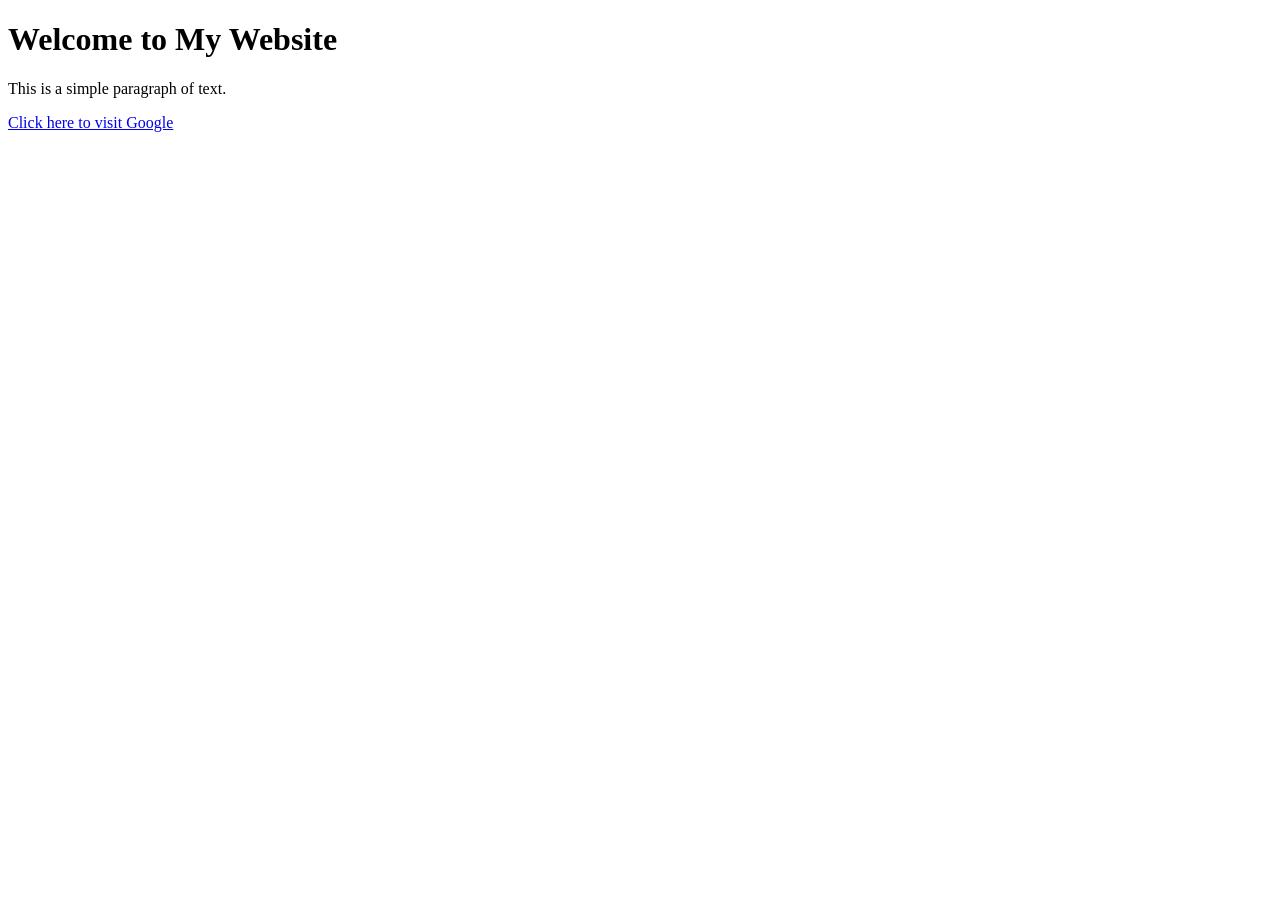
==== index.html @ 9f1fa5dd "Create index.html" ====
<!DOCTYPE html>
<html lang="en">
<head>
    <meta charset="UTF-8">
    <meta name="viewport" content="width=device-width, initial-scale=1.0">
    <title>My First Webpage</title>
</head>
<body>
    <h1>Welcome to My Website</h1>
    <p>This is a simple paragraph of text.</p>
    <a href="https://www.google.com">Click here to visit Google</a>
</body>
</html>
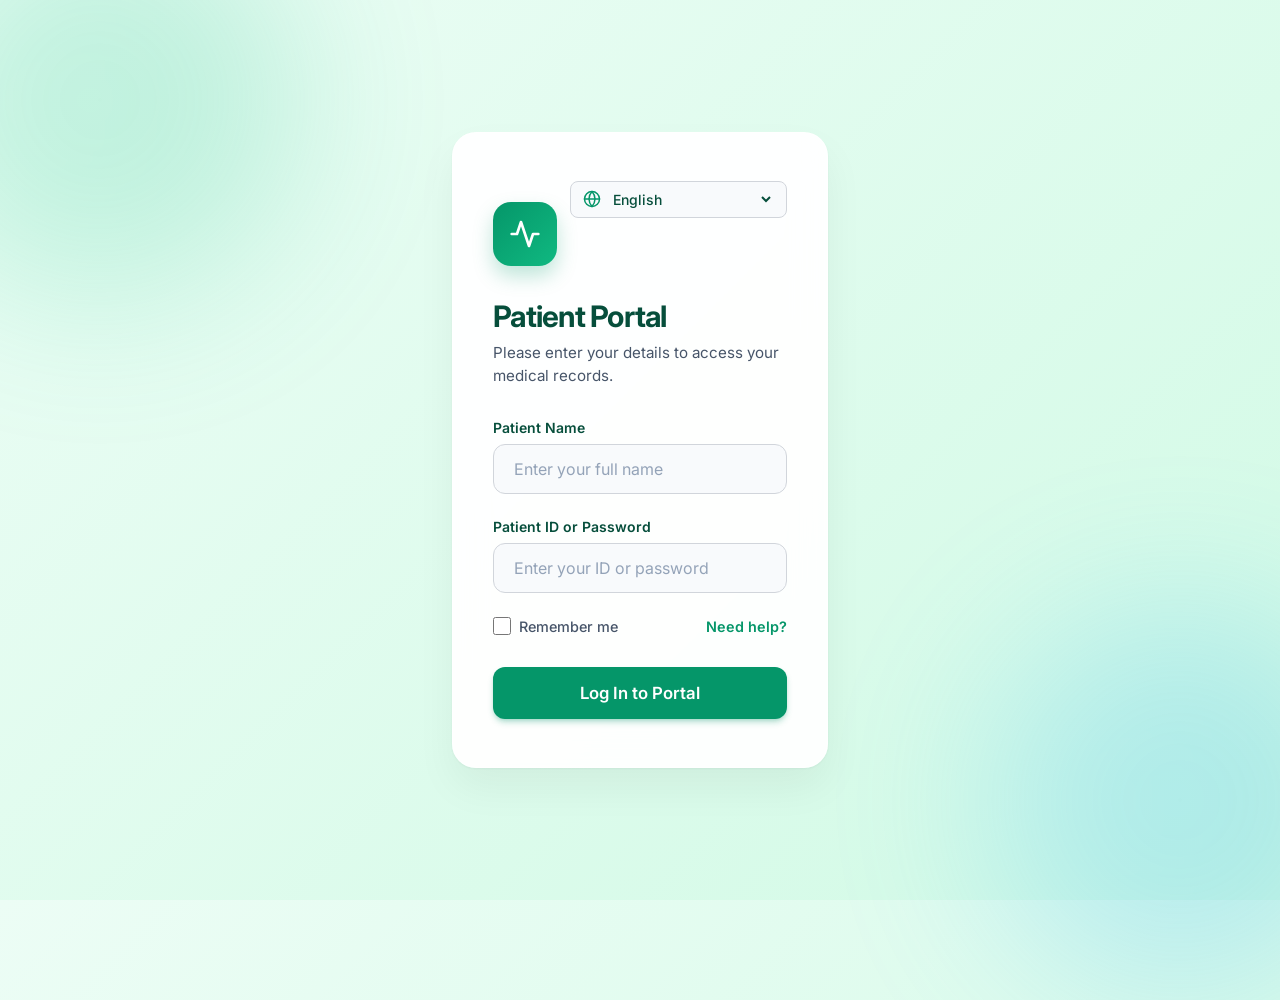
==== commit c86a10b9: "Add files via upload" ====
--- a/index.html
+++ b/index.html
@@ -1,13 +1,218 @@
-<!DOCTYPE html>
-<html lang="en">
-<head>
-    <meta charset="UTF-8">
-    <meta name="viewport" content="width=device-width, initial-scale=1.0">
-    <title>My First Webpage</title>
-</head>
-<body>
-    <h1>Welcome to My Website</h1>
-    <p>This is a simple paragraph of text.</p>
-    <a href="https://www.google.com">Click here to visit Google</a>
-</body>
-</html>
+<!DOCTYPE html>
+<html lang="en">
+
+<head>
+    <meta charset="UTF-8">
+    <meta name="viewport" content="width=device-width, initial-scale=1.0">
+    <title>Patient Portal Login</title>
+    <link rel="stylesheet" href="styles.css">
+    <link href="https://fonts.googleapis.com/css2?family=Inter:wght@300;400;500;600&display=swap" rel="stylesheet">
+</head>
+
+<body>
+    <div class="login-container">
+        <div class="login-card">
+            <div class="top-bar">
+                <div class="language-dropdown">
+                    <svg width="18" height="18" viewBox="0 0 24 24" fill="none" stroke="currentColor" stroke-width="2"
+                        stroke-linecap="round" stroke-linejoin="round">
+                        <circle cx="12" cy="12" r="10"></circle>
+                        <line x1="2" y1="12" x2="22" y2="12"></line>
+                        <path
+                            d="M12 2a15.3 15.3 0 0 1 4 10 15.3 15.3 0 0 1-4 10 15.3 15.3 0 0 1-4-10 15.3 15.3 0 0 1 4-10z">
+                        </path>
+                    </svg>
+                    <select id="language" aria-label="Select Language">
+                        <option value="en">English</option>
+                        <option value="hi">हिंदी (Hindi)</option>
+                        <option value="bn">বাংলা (Bengali)</option>
+                        <option value="te">తెలుగు (Telugu)</option>
+                        <option value="mr">मराठी (Marathi)</option>
+                        <option value="ta">தமிழ் (Tamil)</option>
+                        <option value="ur">اردو (Urdu)</option>
+                        <option value="gu">ગુજરાતી (Gujarati)</option>
+                        <option value="kn">ಕನ್ನಡ (Kannada)</option>
+                        <option value="or">ଓଡ଼ିଆ (Odia)</option>
+                        <option value="ml">മലയാളം (Malayalam)</option>
+                        <option value="pa">ਪੰਜਾਬੀ (Punjabi)</option>
+                        <option value="as">অসমীয়া (Assamese)</option>
+                    </select>
+                </div>
+            </div>
+            <div class="logo-placeholder">
+                <svg width="32" height="32" viewBox="0 0 24 24" fill="none" stroke="currentColor" stroke-width="2"
+                    stroke-linecap="round" stroke-linejoin="round">
+                    <path d="M22 12h-4l-3 9L9 3l-3 9H2"></path>
+                </svg>
+            </div>
+            <h2 data-i18n="heading">Patient Portal</h2>
+            <p class="subtitle" data-i18n="subtitle">Please enter your details to access your medical records.</p>
+
+            <form id="loginForm">
+                <div class="input-group">
+                    <label for="patientName" data-i18n="nameLabel">Patient Name</label>
+                    <input type="text" id="patientName" data-i18n-placeholder="namePlaceholder"
+                        placeholder="Enter your full name" required>
+                </div>
+
+                <div class="input-group">
+                    <label for="patientId" data-i18n="idLabel">Patient ID or Password</label>
+                    <input type="password" id="patientId" data-i18n-placeholder="idPlaceholder"
+                        placeholder="Enter your ID or password" required>
+                </div>
+
+                <div class="options">
+                    <label class="remember-me">
+                        <input type="checkbox"> <span data-i18n="rememberMe">Remember me</span>
+                    </label>
+                    <a href="#" class="forgot-password" data-i18n="needHelp">Need help?</a>
+                </div>
+
+                <button type="submit" class="login-btn" data-i18n="loginBtn">Log In to Portal</button>
+            </form>
+        </div>
+    </div>
+    <script>
+        const translations = {
+            en: {
+                heading: "Patient Portal", subtitle: "Please enter your details to access your medical records.",
+                nameLabel: "Patient Name", namePlaceholder: "Enter your full name",
+                idLabel: "Patient ID or Password", idPlaceholder: "Enter your ID or password",
+                rememberMe: "Remember me", needHelp: "Need help?",
+                loginBtn: "Log In to Portal", loggingIn: "Logging in...", success: "Success!"
+            },
+            hi: {
+                heading: "रोगी पोर्टल", subtitle: "कृपया अपने चिकित्सा रिकॉर्ड तक पहुंचने के लिए अपना विवरण दर्ज करें।",
+                nameLabel: "रोगी का नाम", namePlaceholder: "अपना पूरा नाम दर्ज करें",
+                idLabel: "रोगी आईडी या पासवर्ड", idPlaceholder: "अपनी आईडी या पासवर्ड दर्ज करें",
+                rememberMe: "मुझे याद रखें", needHelp: "मदद चाहिए?",
+                loginBtn: "पोर्टल में लॉग इन करें", loggingIn: "लॉग इन हो रहा है...", success: "सफलता!"
+            },
+            bn: {
+                heading: "রোগী পোর্টাল", subtitle: "আপনার মেডিকেল রেকর্ড অ্যাক্সেস করতে অনুগ্রহ করে আপনার বিবরণ লিখুন।",
+                nameLabel: "রোগীর নাম", namePlaceholder: "আপনার পুরো নাম লিখুন",
+                idLabel: "রোগীর আইডি বা পাসওয়ার্ড", idPlaceholder: "আপনার আইডি বা পাসওয়ার্ড লিখুন",
+                rememberMe: "আমাকে মনে রাখুন", needHelp: "সাহায্য দরকার?",
+                loginBtn: "পোর্টালে লগ ইন করুন", loggingIn: "লগ ইন করা হচ্ছে...", success: "সফল!"
+            },
+            te: {
+                heading: "రోగి పోర్టల్", subtitle: "మీ వైద్య రికార్డులను యాక్సెస్ చేయడానికి దయచేసి మీ వివరాలను నమోదు చేయండి.",
+                nameLabel: "రోగి పేరు", namePlaceholder: "మీ పూర్తి పేరును నమోదు చేయండి",
+                idLabel: "రోగి ID లేదా పాస్‌వర్డ్", idPlaceholder: "మీ ID లేదా పాస్‌వర్డ్ నమోదు చేయండి",
+                rememberMe: "నన్ను గుర్తుంచుకోండి", needHelp: "సహాయం కావాలా?",
+                loginBtn: "పోర్టల్‌లోకి లాగిన్ అవ్వండి", loggingIn: "లాగిన్ అవుతోంది...", success: "విజయం!"
+            },
+            mr: {
+                heading: "रुग्ण पोर्टल", subtitle: "तुमच्या वैद्यकीय नोंदी पाहण्यासाठी कृपया तुमचे तपशील प्रविष्ट करा.",
+                nameLabel: "रुग्णाचे नाव", namePlaceholder: "तुमचे पूर्ण नाव प्रविष्ट करा",
+                idLabel: "रुग्ण आयडी किंवा पासवर्ड", idPlaceholder: "तुमचा आयडी किंवा पासवर्ड प्रविष्ट करा",
+                rememberMe: "मला लक्षात ठेवा", needHelp: "मदत हवी आहे?",
+                loginBtn: "पोर्टलवर लॉग इन करा", loggingIn: "लॉग इन करत आहे...", success: "यशस्वी!"
+            },
+            ta: {
+                heading: "நோயாளி போர்டல்", subtitle: "உங்கள் மருத்துவ பதிவுகளை அணுக உங்கள் விவரங்களை உள்ளிடவும்.",
+                nameLabel: "நோயாளியின் பெயர்", namePlaceholder: "உங்கள் முழு பெயரை உள்ளிடவும்",
+                idLabel: "நோயாளி ஐடி அல்லது கடவுச்சொல்", idPlaceholder: "உங்கள் ஐடி அல்லது கடவுச்சொல்லை உள்ளிடவும்",
+                rememberMe: "என்னை நினைவில் கொள்க", needHelp: "உதவி தேவையா?",
+                loginBtn: "போர்ட்டலில் உள்நுழைக", loggingIn: "உள்நுழைகிறது...", success: "வெற்றி!"
+            },
+            ur: {
+                heading: "مریض پورٹل", subtitle: "اپنے طبی ریکارڈ تک رسائی کے لیے براہ کرم اپنی تفصیلات درج کریں۔",
+                nameLabel: "مریض کا نام", namePlaceholder: "اپنا پورا نام درج کریں",
+                idLabel: "مریض کی شناخت یا پاس ورڈ", idPlaceholder: "اپنی شناخت یا پاس ورڈ درج کریں",
+                rememberMe: "مجھے یاد رکھیں", needHelp: "مدد چاہیے؟",
+                loginBtn: "پورٹل میں لاگ ان کریں", loggingIn: "لاگ ان ہو رہا ہے...", success: "کامیابی!"
+            },
+            gu: {
+                heading: "દર્દી પોર્ટલ", subtitle: "તમારા તબીબી રેકોર્ડ્સ ઍક્સેસ કરવા કૃપા કરીને તમારી વિગતો દાખલ કરો.",
+                nameLabel: "દર્દીનું નામ", namePlaceholder: "તમારું પૂરું નામ દાખલ કરો",
+                idLabel: "દર્દી ઓળખ અથવા પાસવર્ડ", idPlaceholder: "તમારો ID અથવા પાસવર્ડ દાખલ કરો",
+                rememberMe: "મને યાદ રાખો", needHelp: "મદદ જોઈએ છે?",
+                loginBtn: "પોર્ટલમાં લૉગ ઇન કરો", loggingIn: "લૉગ ઇન થઈ રહ્યું છે...", success: "સફળતા!"
+            },
+            kn: {
+                heading: "ರೋಗಿ ಪೋರ್ಟಲ್", subtitle: "ನಿಮ್ಮ ವೈದ್ಯಕೀಯ ದಾಖಲೆಗಳನ್ನು ಪ್ರವೇಶಿಸಲು ದಯವಿಟ್ಟು ನಿಮ್ಮ ವಿವರಗಳನ್ನು ನಮೂದಿಸಿ.",
+                nameLabel: "ರೋಗಿಯ ಹೆಸರು", namePlaceholder: "ನಿಮ್ಮ ಪೂರ್ಣ ಹೆಸರನ್ನು ನಮೂದಿಸಿ",
+                idLabel: "ರೋಗಿಯ ಐಡಿ ಅಥವಾ ಪಾಸ್‌ವರ್ಡ್", idPlaceholder: "ನಿಮ್ಮ ಐಡಿ ಅಥವಾ ಪಾಸ್‌ವರ್ಡ್ ನಮೂದಿಸಿ",
+                rememberMe: "ನನ್ನನ್ನು ನೆನಪಿಡಿ", needHelp: "ಸಹಾಯ ಬೇಕೇ?",
+                loginBtn: "ಪೋರ್ಟಲ್‌ಗೆ ಲಾಗ್ ಇನ್ ಮಾಡಿ", loggingIn: "ಲಾಗ್ ಇನ್ ಆಗುತ್ತಿದೆ...", success: "ಯಶಸ್ಸು!"
+            },
+            or: {
+                heading: "ରୋଗୀ ପୋର୍ଟାଲ୍", subtitle: "ଆପଣଙ୍କର ଡାକ୍ତରୀ ରେକର୍ଡଗୁଡିକ ଆକ୍ସେସ୍ କରିବାକୁ ଦୟାକରି ଆପଣଙ୍କର ବିବରଣୀ ପ୍ରବିଷ୍ଟ କରନ୍ତୁ |",
+                nameLabel: "ରୋଗୀର ନାମ", namePlaceholder: "ଆପଣଙ୍କର ପୂରା ନାମ ପ୍ରବିଷ୍ଟ କରନ୍ତୁ",
+                idLabel: "ରୋଗୀ ID କିମ୍ବା ପାସୱାର୍ଡ", idPlaceholder: "ଆପଣଙ୍କର ID କିମ୍ବା ପାସୱାର୍ଡ ପ୍ରବିଷ୍ଟ କରନ୍ତୁ",
+                rememberMe: "ମୋତେ ମନେରଖ", needHelp: "ସାହାଯ୍ୟ ଦରକାର କି?",
+                loginBtn: "ପୋର୍ଟାଲରେ ଲଗ୍ ଇନ୍ କରନ୍ତୁ", loggingIn: "ଲଗ୍ ଇନ୍ ହେଉଛି...", success: "ସଫଳତା!"
+            },
+            ml: {
+                heading: "രോഗി പോർട്ടൽ", subtitle: "നിങ്ങളുടെ മെഡിക്കൽ രേഖകൾ ആക്‌സസ് ചെയ്യുന്നതിന് ദയവായി നിങ്ങളുടെ വിവരങ്ങൾ നൽകുക.",
+                nameLabel: "രോഗിയുടെ പേര്", namePlaceholder: "നിങ്ങളുടെ പൂർണ്ണനാമം നൽകുക",
+                idLabel: "രോഗിയുടെ ഐഡി അല്ലെങ്കിൽ പാസ്‌വേഡ്", idPlaceholder: "നിങ്ങളുടെ ഐഡി അല്ലെങ്കിൽ പാസ്‌വേഡ് നൽകുക",
+                rememberMe: "എന്നെ ഓർക്കുക", needHelp: "സഹായം ആവശ്യമോ?",
+                loginBtn: "പോർട്ടലിലേക്ക് ലോഗിൻ ചെയ്യുക", loggingIn: "ലോഗിൻ ചെയ്യുന്നു...", success: "വിജയം!"
+            },
+            pa: {
+                heading: "ਮਰੀਜ਼ ਪੋਰਟਲ", subtitle: "ਆਪਣੇ ਮੈਡੀਕਲ ਰਿਕਾਰਡ ਤੱਕ ਪਹੁੰਚ ਕਰਨ ਲਈ ਕਿਰਪਾ ਕਰਕੇ ਆਪਣੇ ਵੇਰਵੇ ਦਾਖਲ ਕਰੋ।",
+                nameLabel: "ਮਰੀਜ਼ ਦਾ ਨਾਮ", namePlaceholder: "ਆਪਣਾ ਪੂਰਾ ਨਾਮ ਦਰਜ ਕਰੋ",
+                idLabel: "ਮਰੀਜ਼ ਆਈਡੀ ਜਾਂ ਪਾਸਵਰਡ", idPlaceholder: "ਆਪਣੀ ਆਈਡੀ ਜਾਂ ਪਾਸਵਰਡ ਦਰਜ ਕਰੋ",
+                rememberMe: "ਮੈਨੂੰ ਯਾਦ ਰੱਖੋ", needHelp: "ਮਦਦ ਚਾਹੀਦੀ ਹੈ?",
+                loginBtn: "ਪੋਰਟਲ ਵਿੱਚ ਲੌਗ ਇਨ ਕਰੋ", loggingIn: "ਲੌਗ ਇਨ ਹੋ ਰਿਹਾ ਹੈ...", success: "ਸਫਲਤਾ!"
+            },
+            as: {
+                heading: "ৰোগী পৰ্টেল", subtitle: "আপোনাৰ চিকিৎসা ৰেকৰ্ডসমূহ ব্যৱহাৰ কৰিবলৈ অনুগ্ৰহ কৰি আপোনাৰ বিৱৰণ প্ৰৱেশ কৰক।",
+                nameLabel: "ৰোগীৰ নাম", namePlaceholder: "আপোনাৰ সম্পূৰ্ণ নাম প্ৰৱেশ কৰক",
+                idLabel: "ৰোগীৰ পৰিচয় বা পাছৱৰ্ড", idPlaceholder: "আপোনাৰ পৰিচয় বা পাছৱৰ্ড প্ৰৱেশ কৰক",
+                rememberMe: "মোক মনত ৰাখিব", needHelp: "সহায়ৰ প্ৰয়োজন নেকি?",
+                loginBtn: "পৰ্টেলত লগ ইন কৰক", loggingIn: "লগ ইন হৈ আছে...", success: "সফলতা!"
+            }
+        };
+
+        let currentLang = 'en';
+
+        document.getElementById('language').addEventListener('change', function (e) {
+            currentLang = e.target.value;
+            const t = translations[currentLang];
+
+            // Adjust text direction for Urdu
+            if (currentLang === 'ur') {
+                document.querySelector('.login-card').setAttribute('dir', 'rtl');
+            } else {
+                document.querySelector('.login-card').setAttribute('dir', 'ltr');
+            }
+
+            // Update text contents
+            document.querySelectorAll('[data-i18n]').forEach(el => {
+                const key = el.getAttribute('data-i18n');
+                if (t[key]) el.textContent = t[key];
+            });
+
+            // Update placeholders
+            document.querySelectorAll('[data-i18n-placeholder]').forEach(el => {
+                const key = el.getAttribute('data-i18n-placeholder');
+                if (t[key]) el.setAttribute('placeholder', t[key]);
+            });
+
+            document.title = t.heading + " - Log In";
+        });
+
+        document.getElementById('loginForm').addEventListener('submit', function (e) {
+            e.preventDefault();
+            const btn = document.querySelector('.login-btn');
+            const t = translations[currentLang];
+
+            btn.textContent = t.loggingIn;
+            btn.style.opacity = '0.8';
+            btn.style.pointerEvents = 'none';
+
+            setTimeout(() => {
+                btn.textContent = t.success;
+                btn.style.backgroundColor = '#10b981';
+                setTimeout(() => {
+                    window.location.href = 'details.html';
+                }, 1000);
+            }, 1500);
+        });
+    </script>
+</body>
+
+</html>
--- a/styles.css
+++ b/styles.css
@@ -0,0 +1,308 @@
+:root {
+    --primary: #059669;
+    --primary-hover: #047857;
+    --bg-gradient-start: #ecfdf5;
+    --bg-gradient-end: #d1fae5;
+    --card-bg: rgba(255, 255, 255, 0.95);
+    --text-main: #064e3b;
+    --text-muted: #475569;
+    --border-color: #d1d5db;
+    --input-bg: #f8fafc;
+}
+
+* {
+    margin: 0;
+    padding: 0;
+    box-sizing: border-box;
+    font-family: 'Inter', sans-serif;
+}
+
+body {
+    min-height: 100vh;
+    display: flex;
+    justify-content: center;
+    align-items: center;
+    background: linear-gradient(135deg, var(--bg-gradient-start), var(--bg-gradient-end));
+    position: relative;
+    overflow: hidden;
+}
+
+/* Subtle animated background shapes for a medical feel */
+body::before,
+body::after {
+    content: '';
+    position: absolute;
+    width: 400px;
+    height: 400px;
+    border-radius: 50%;
+    background: linear-gradient(to right, #34d399, #10b981);
+    filter: blur(80px);
+    opacity: 0.2;
+    z-index: -1;
+    animation: drift 20s infinite alternate ease-in-out;
+}
+
+body::before {
+    top: -100px;
+    left: -100px;
+}
+
+body::after {
+    bottom: -100px;
+    right: -100px;
+    background: linear-gradient(to right, #38bdf8, #0ea5e9);
+    animation-delay: -10s;
+}
+
+@keyframes drift {
+    0% {
+        transform: translate(0, 0);
+    }
+
+    100% {
+        transform: translate(150px, 100px);
+    }
+}
+
+.login-container {
+    width: 100%;
+    max-width: 440px;
+    padding: 2rem;
+    position: relative;
+    z-index: 10;
+}
+
+.login-card {
+    background: var(--card-bg);
+    backdrop-filter: blur(16px);
+    -webkit-backdrop-filter: blur(16px);
+    padding: 3rem 2.5rem;
+    border-radius: 24px;
+    box-shadow: 0 20px 40px rgba(0, 0, 0, 0.05),
+        0 1px 3px rgba(0, 0, 0, 0.05);
+    border: 1px solid rgba(255, 255, 255, 0.6);
+    transform: translateY(0);
+    transition: transform 0.4s cubic-bezier(0.4, 0, 0.2, 1), box-shadow 0.4s cubic-bezier(0.4, 0, 0.2, 1);
+}
+
+.login-card:hover {
+    transform: translateY(-5px);
+    box-shadow: 0 25px 50px rgba(0, 0, 0, 0.08),
+        0 5px 15px rgba(0, 0, 0, 0.05);
+}
+
+.logo-placeholder {
+    width: 64px;
+    height: 64px;
+    background: linear-gradient(135deg, var(--primary), #10b981);
+    border-radius: 18px;
+    display: flex;
+    justify-content: center;
+    align-items: center;
+    color: white;
+    margin-bottom: 2rem;
+    box-shadow: 0 10px 20px rgba(5, 150, 105, 0.25);
+    transition: transform 0.3s ease;
+}
+
+.top-bar {
+    display: flex;
+    justify-content: flex-end;
+    margin-bottom: -1rem;
+    position: relative;
+    z-index: 10;
+}
+
+.language-dropdown {
+    display: flex;
+    align-items: center;
+    gap: 0.5rem;
+    background: var(--input-bg);
+    padding: 0.5rem 0.75rem;
+    border-radius: 8px;
+    border: 1px solid var(--border-color);
+    color: var(--text-muted);
+}
+
+.language-dropdown svg {
+    color: var(--primary);
+}
+
+.language-dropdown select {
+    background: transparent;
+    border: none;
+    font-size: 0.875rem;
+    color: var(--text-main);
+    cursor: pointer;
+    outline: none;
+    font-family: inherit;
+    font-weight: 500;
+}
+
+.language-dropdown select:focus {
+    outline: none;
+}
+
+.logo-placeholder:hover {
+    transform: scale(1.05) rotate(5deg);
+}
+
+h2 {
+    color: var(--text-main);
+    font-size: 1.85rem;
+    font-weight: 700;
+    margin-bottom: 0.5rem;
+    letter-spacing: -0.025em;
+}
+
+.subtitle {
+    color: var(--text-muted);
+    font-size: 0.95rem;
+    margin-bottom: 2rem;
+    line-height: 1.5;
+}
+
+.input-group {
+    margin-bottom: 1.5rem;
+}
+
+.input-group label {
+    display: block;
+    color: var(--text-main);
+    font-size: 0.875rem;
+    font-weight: 600;
+    margin-bottom: 0.5rem;
+}
+
+.input-group input,
+.input-group select,
+.input-group textarea {
+    width: 100%;
+    padding: 0.875rem 1.25rem;
+    background: var(--input-bg);
+    border: 1px solid var(--border-color);
+    border-radius: 12px;
+    font-size: 1rem;
+    color: var(--text-main);
+    transition: all 0.2s ease;
+}
+
+.input-group input:focus,
+.input-group select:focus,
+.input-group textarea:focus {
+    outline: none;
+    border-color: var(--primary);
+    background: #ffffff;
+    box-shadow: 0 0 0 4px rgba(5, 150, 105, 0.15);
+}
+
+.input-group textarea {
+    resize: vertical;
+    font-family: inherit;
+}
+
+.input-group input::placeholder,
+.input-group textarea::placeholder {
+    color: #94a3b8;
+}
+
+.options {
+    display: flex;
+    justify-content: space-between;
+    align-items: center;
+    margin-bottom: 2rem;
+    font-size: 0.9rem;
+}
+
+.remember-me {
+    display: flex;
+    align-items: center;
+    gap: 0.5rem;
+    color: var(--text-muted);
+    cursor: pointer;
+    font-weight: 500;
+}
+
+.remember-me input {
+    accent-color: var(--primary);
+    width: 18px;
+    height: 18px;
+    cursor: pointer;
+}
+
+.forgot-password {
+    color: var(--primary);
+    text-decoration: none;
+    font-weight: 600;
+    transition: color 0.2s ease;
+}
+
+.forgot-password:hover {
+    color: var(--primary-hover);
+    text-decoration: underline;
+}
+
+.login-btn {
+    width: 100%;
+    padding: 1rem;
+    background: var(--primary);
+    color: white;
+    border: none;
+    border-radius: 12px;
+    font-size: 1.05rem;
+    font-weight: 600;
+    cursor: pointer;
+    transition: all 0.2s ease;
+    box-shadow: 0 4px 6px -1px rgba(5, 150, 105, 0.3),
+        0 2px 4px -2px rgba(5, 150, 105, 0.2);
+}
+
+.login-btn:hover {
+    background: var(--primary-hover);
+    transform: translateY(-2px);
+    box-shadow: 0 10px 15px -3px rgba(5, 150, 105, 0.4),
+        0 4px 6px -4px rgba(5, 150, 105, 0.3);
+}
+
+.login-btn:active {
+    transform: translateY(1px);
+    box-shadow: 0 2px 4px -1px rgba(5, 150, 105, 0.3);
+}
+
+@media (max-width: 480px) {
+    .login-card {
+        padding: 2rem 1.5rem;
+    }
+
+    .options {
+        flex-direction: column;
+        align-items: flex-start;
+        gap: 1rem;
+    }
+}
+
+.large-container {
+    max-width: 900px;
+}
+
+.form-grid {
+    display: grid;
+    grid-template-columns: 1fr 1fr;
+    gap: 2rem;
+    margin-bottom: 2rem;
+}
+
+.form-section h3 {
+    margin-bottom: 1.5rem;
+    color: var(--text-main);
+    font-size: 1.2rem;
+    padding-bottom: 0.5rem;
+    border-bottom: 2px solid var(--border-color);
+}
+
+@media (max-width: 768px) {
+    .form-grid {
+        grid-template-columns: 1fr;
+        gap: 1.5rem;
+    }
+}
